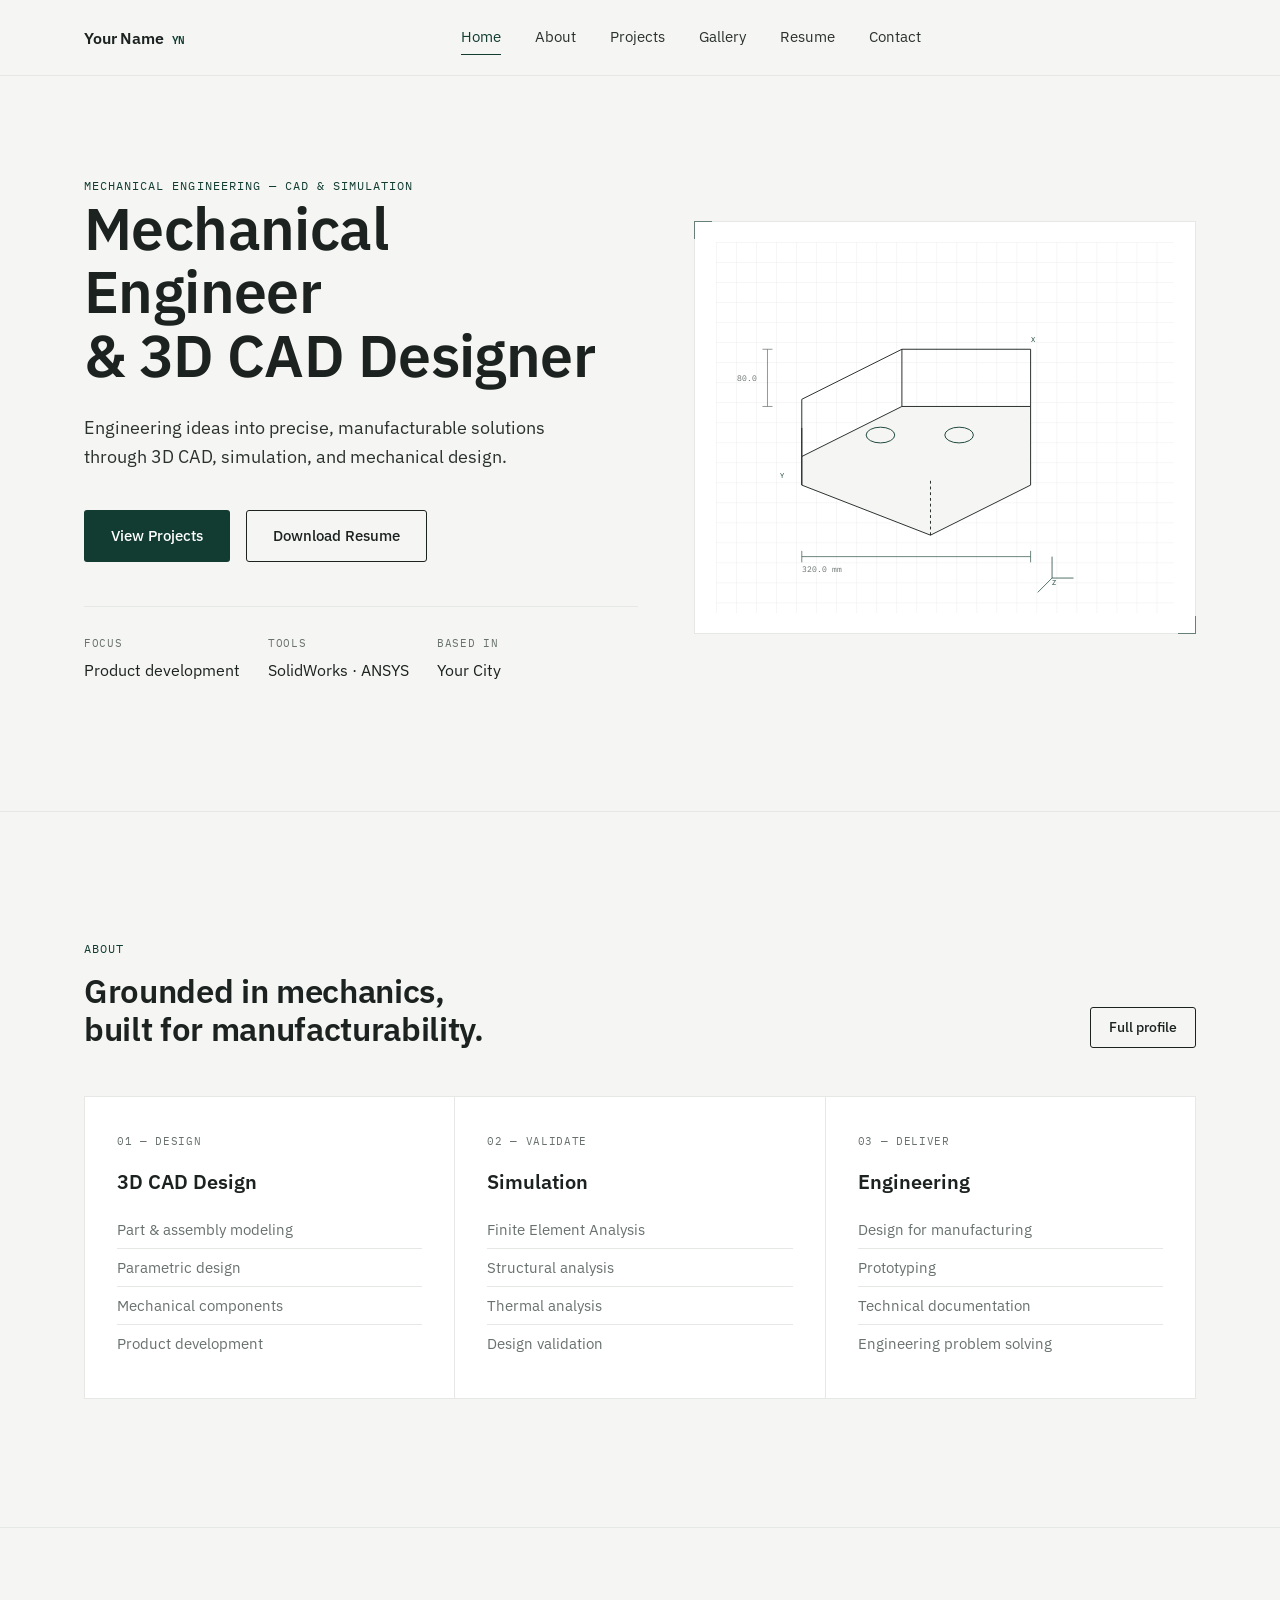
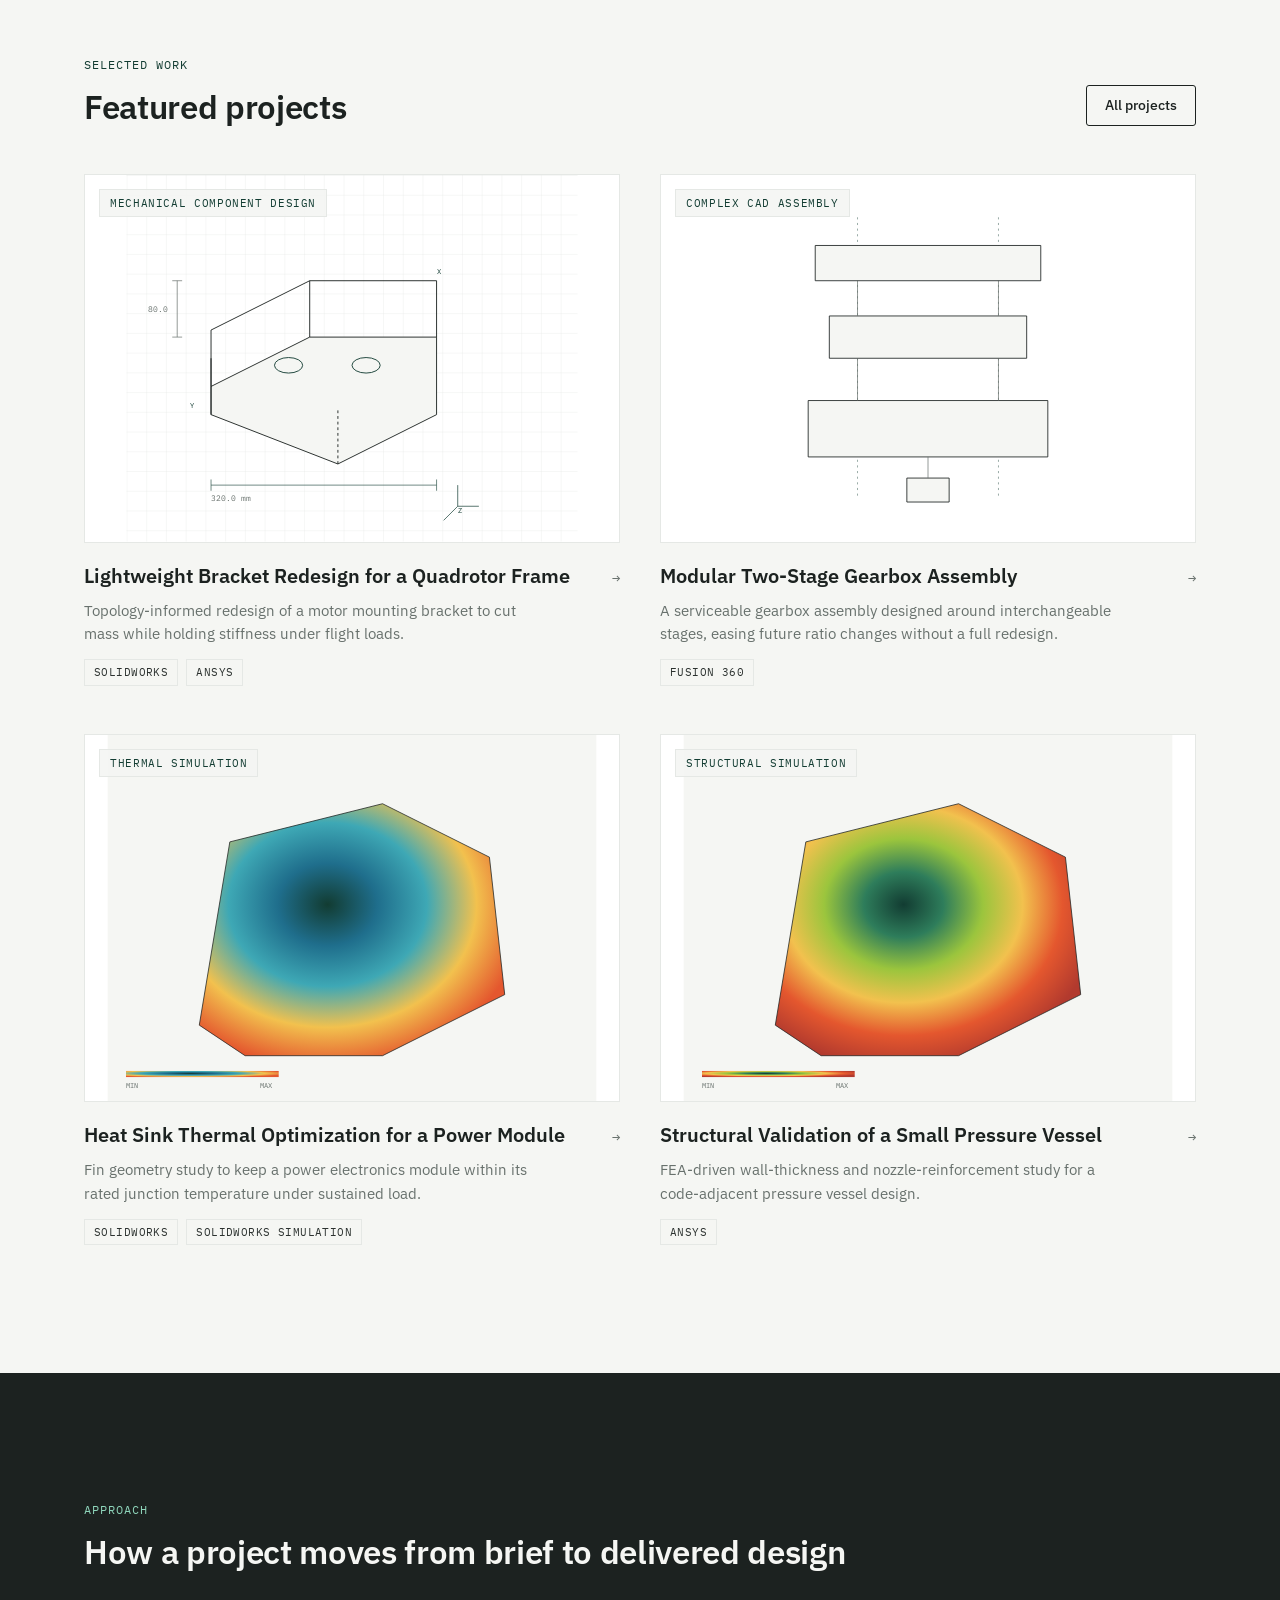
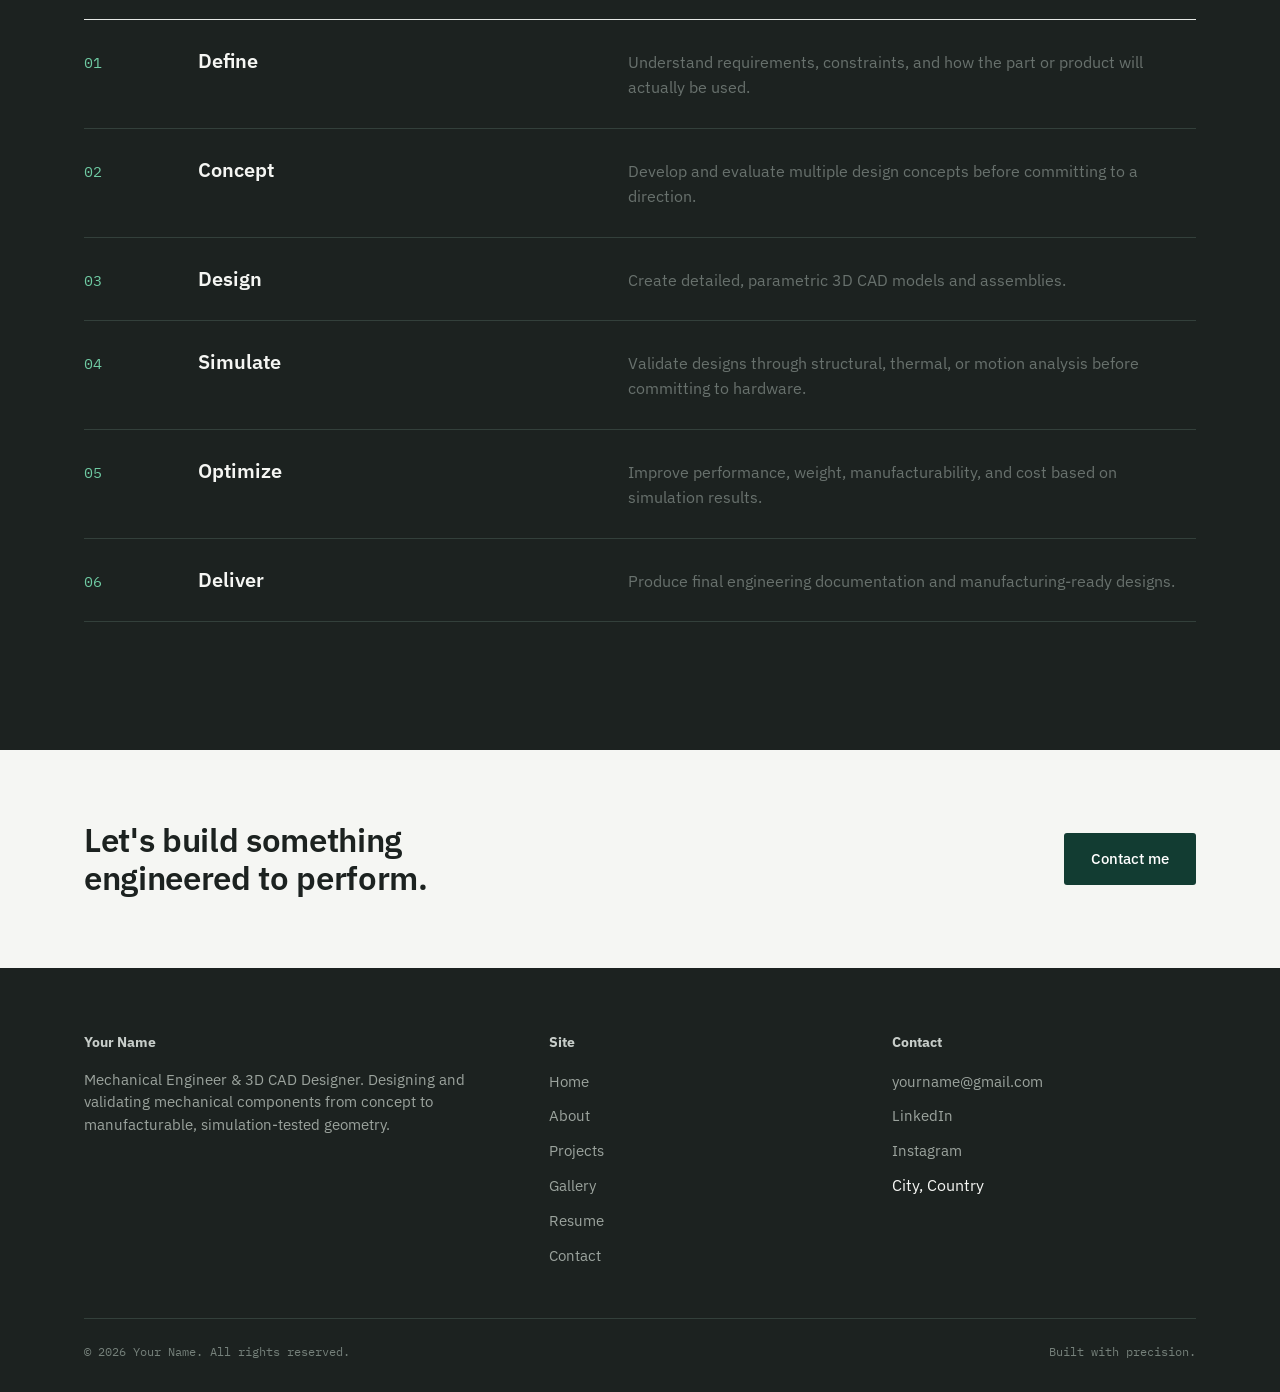
==== public/index.html @ a7a51b35 "Imported from php2lh9rr" ====
<!DOCTYPE html>
<html lang="en">
<head>
<meta charset="UTF-8">
<meta name="viewport" content="width=device-width, initial-scale=1.0">
<title>Your Name — Mechanical Engineer & 3D CAD Designer</title>
<meta name="description" content="Portfolio of a mechanical engineer specializing in 3D CAD design, product development, and engineering simulation.">
<link rel="stylesheet" href="css/styles.css">
</head>
<body>

<div id="site-header"></div>

<main>

  <!-- ============ HERO ============ -->
  <section class="hero">
    <div class="wrap hero__grid">
      <div>
        <span class="eyebrow hero__eyebrow">Mechanical Engineering — CAD &amp; Simulation</span>
        <h1 class="hero__title">Mechanical Engineer<br>&amp; 3D&nbsp;CAD Designer</h1>
        <p class="lede">Engineering ideas into precise, manufacturable solutions through 3D CAD, simulation, and mechanical design.</p>
        <div class="hero__actions">
          <a href="projects.html" class="btn btn--primary">View Projects</a>
          <a href="assets/resume-placeholder.pdf" class="btn btn--ghost" download>Download Resume</a>
        </div>
        <div class="hero__meta">
          <div>
            <span class="mono-tag">Focus</span>
            Product development
          </div>
          <div>
            <span class="mono-tag">Tools</span>
            SolidWorks · ANSYS
          </div>
          <div>
            <span class="mono-tag">Based in</span>
            Your City
          </div>
        </div>
      </div>
      <div class="hero__visual tick-frame" aria-hidden="true"></div>
    </div>
  </section>

  <hr class="rule">

  <!-- ============ ABOUT PREVIEW ============ -->
  <section class="section">
    <div class="wrap">
      <div class="section-head">
        <div>
          <span class="eyebrow">About</span>
          <h2>Grounded in mechanics,<br>built for manufacturability.</h2>
        </div>
        <a href="about.html" class="btn btn--ghost btn--sm">Full profile</a>
      </div>
      <div class="card-grid reveal">
        <div class="expertise-card">
          <span class="mono-tag">01 — Design</span>
          <h3>3D CAD Design</h3>
          <ul>
            <li>Part &amp; assembly modeling</li>
            <li>Parametric design</li>
            <li>Mechanical components</li>
            <li>Product development</li>
          </ul>
        </div>
        <div class="expertise-card">
          <span class="mono-tag">02 — Validate</span>
          <h3>Simulation</h3>
          <ul>
            <li>Finite Element Analysis</li>
            <li>Structural analysis</li>
            <li>Thermal analysis</li>
            <li>Design validation</li>
          </ul>
        </div>
        <div class="expertise-card">
          <span class="mono-tag">03 — Deliver</span>
          <h3>Engineering</h3>
          <ul>
            <li>Design for manufacturing</li>
            <li>Prototyping</li>
            <li>Technical documentation</li>
            <li>Engineering problem solving</li>
          </ul>
        </div>
      </div>
    </div>
  </section>

  <hr class="rule">

  <!-- ============ FEATURED PROJECTS ============ -->
  <section class="section">
    <div class="wrap">
      <div class="section-head">
        <div>
          <span class="eyebrow">Selected Work</span>
          <h2>Featured projects</h2>
        </div>
        <a href="projects.html" class="btn btn--ghost btn--sm">All projects</a>
      </div>
      <div class="project-grid" id="featuredProjects"></div>
    </div>
  </section>

  <!-- ============ PROCESS ============ -->
  <section class="section section--dark">
    <div class="wrap">
      <div class="section-head">
        <div>
          <span class="eyebrow" style="color:#8FD6BB">Approach</span>
          <h2>How a project moves from brief to delivered design</h2>
        </div>
      </div>
      <div class="process-list">
        <div class="process-item reveal">
          <span class="process-item__num">01</span>
          <h3>Define</h3>
          <p class="process-item__desc">Understand requirements, constraints, and how the part or product will actually be used.</p>
        </div>
        <div class="process-item reveal">
          <span class="process-item__num">02</span>
          <h3>Concept</h3>
          <p class="process-item__desc">Develop and evaluate multiple design concepts before committing to a direction.</p>
        </div>
        <div class="process-item reveal">
          <span class="process-item__num">03</span>
          <h3>Design</h3>
          <p class="process-item__desc">Create detailed, parametric 3D CAD models and assemblies.</p>
        </div>
        <div class="process-item reveal">
          <span class="process-item__num">04</span>
          <h3>Simulate</h3>
          <p class="process-item__desc">Validate designs through structural, thermal, or motion analysis before committing to hardware.</p>
        </div>
        <div class="process-item reveal">
          <span class="process-item__num">05</span>
          <h3>Optimize</h3>
          <p class="process-item__desc">Improve performance, weight, manufacturability, and cost based on simulation results.</p>
        </div>
        <div class="process-item reveal">
          <span class="process-item__num">06</span>
          <h3>Deliver</h3>
          <p class="process-item__desc">Produce final engineering documentation and manufacturing-ready designs.</p>
        </div>
      </div>
    </div>
  </section>

  <!-- ============ CTA ============ -->
  <section class="section section--tight">
    <div class="wrap" style="display:flex; justify-content:space-between; align-items:center; flex-wrap:wrap; gap:24px;">
      <h2 style="max-width:20ch;">Let's build something engineered to perform.</h2>
      <a href="contact.html" class="btn btn--primary">Contact me</a>
    </div>
  </section>

</main>

<div id="site-footer"></div>

<script src="js/technical-art.js"></script>
<script src="js/projects-data.js"></script>
<script src="js/main.js"></script>
<script>
  document.querySelector(".hero__visual").innerHTML = ART.isoAssembly();

  const featured = PROJECTS.slice(0, 4);
  document.getElementById("featuredProjects").innerHTML = featured.map(p => `
    <a class="project-card reveal" href="project.html?id=${p.id}">
      <div class="project-card__frame">
        <span class="project-card__discipline">${p.discipline}</span>
        ${ART.thumb(p.thumb)}
      </div>
      <div class="project-card__body">
        <div class="project-card__row">
          <h3>${p.title}</h3>
          <span class="project-card__arrow">&#8594;</span>
        </div>
        <p class="project-card__desc">${p.summary}</p>
        <div class="project-card__software">
          ${p.software.map(s => `<span class="chip">${s}</span>`).join("")}
        </div>
      </div>
    </a>
  `).join("");
  initReveal();
</script>
</body>
</html>
---- public/css/styles.css ----
/* ==========================================================================
   ENGINEERING PORTFOLIO — SHARED STYLESHEET
   Edit the tokens in :root to retheme the entire site.
   ========================================================================== */

@import url('https://fonts.googleapis.com/css2?family=IBM+Plex+Sans:wght@400;500;600;700&family=IBM+Plex+Mono:wght@400;500&display=swap');

:root{
  /* --- Color tokens --- */
  --green-deep:   #123C32;
  --green-dark:   #0B2A23;
  --graphite:     #1C2220;
  --charcoal:     #2B312F;
  --off-white:    #F5F6F3;
  --white:        #FFFFFF;
  --gray-light:   #E5E8E5;
  --gray-text:    #68716D;

  /* --- Type --- */
  --font-sans: 'IBM Plex Sans', -apple-system, 'Segoe UI', sans-serif;
  --font-mono: 'IBM Plex Mono', 'SFMono-Regular', Consolas, monospace;

  /* --- Layout --- */
  --max-width: 1240px;
  --gutter: clamp(24px, 5vw, 64px);
  --section-space: clamp(72px, 10vw, 140px);

  /* --- Motion --- */
  --ease: cubic-bezier(0.2, 0.7, 0.2, 1);
}

/* ---------- Reset ---------- */
*, *::before, *::after{ box-sizing: border-box; }
html{ scroll-behavior: smooth; }
@media (prefers-reduced-motion: reduce){
  html{ scroll-behavior: auto; }
  *, *::before, *::after{ animation-duration: 0.001ms !important; animation-iteration-count: 1 !important; transition-duration: 0.001ms !important; }
}
body{
  margin: 0;
  background: var(--off-white);
  color: var(--graphite);
  font-family: var(--font-sans);
  font-size: 16px;
  line-height: 1.55;
  -webkit-font-smoothing: antialiased;
}
img{ max-width: 100%; display: block; }
a{ color: inherit; text-decoration: none; }
ul{ margin: 0; padding: 0; list-style: none; }
button{ font-family: inherit; cursor: pointer; }
h1,h2,h3,h4,p{ margin: 0; }

::selection{ background: var(--green-deep); color: var(--white); }

:focus-visible{
  outline: 2px solid var(--green-deep);
  outline-offset: 3px;
}

/* ---------- Type scale ---------- */
h1{ font-size: clamp(2.4rem, 4.6vw, 4.1rem); font-weight: 600; line-height: 1.08; letter-spacing: -0.01em; }
h2{ font-size: clamp(1.7rem, 2.6vw, 2.5rem); font-weight: 600; line-height: 1.15; letter-spacing: -0.01em; }
h3{ font-size: 1.25rem; font-weight: 600; line-height: 1.3; }
.eyebrow{
  font-family: var(--font-mono);
  font-size: 0.72rem;
  letter-spacing: 0.09em;
  text-transform: uppercase;
  color: var(--green-deep);
}
.lede{ font-size: 1.15rem; color: var(--charcoal); max-width: 46ch; }
.muted{ color: var(--gray-text); }
.mono-tag{
  font-family: var(--font-mono);
  font-size: 0.7rem;
  letter-spacing: 0.06em;
  text-transform: uppercase;
  color: var(--gray-text);
}

/* ---------- Layout helpers ---------- */
.wrap{
  max-width: var(--max-width);
  margin: 0 auto;
  padding-left: var(--gutter);
  padding-right: var(--gutter);
}
.section{ padding-top: var(--section-space); padding-bottom: var(--section-space); }
.section--tight{ padding-top: calc(var(--section-space) * 0.55); padding-bottom: calc(var(--section-space) * 0.55); }
.section--dark{ background: var(--graphite); color: var(--off-white); }
.section--dark .muted{ color: #9BA39D; }
.rule{ border: none; border-top: 1px solid var(--gray-light); margin: 0; }
.section--dark .rule{ border-top-color: #33403B; }

.section-head{
  display: flex;
  justify-content: space-between;
  align-items: flex-end;
  gap: 32px;
  margin-bottom: 48px;
  flex-wrap: wrap;
}
.section-head .eyebrow{ display:block; margin-bottom: 14px; }

/* ---------- Buttons ---------- */
.btn{
  display: inline-flex;
  align-items: center;
  gap: 10px;
  font-family: var(--font-sans);
  font-size: 0.95rem;
  font-weight: 500;
  padding: 13px 26px;
  border-radius: 3px;
  border: 1px solid transparent;
  transition: transform 0.25s var(--ease), background 0.25s var(--ease), border-color 0.25s var(--ease), color 0.25s var(--ease);
  white-space: nowrap;
}
.btn--primary{ background: var(--green-deep); color: var(--white); }
.btn--primary:hover{ background: var(--green-dark); transform: translateY(-1px); }
.btn--ghost{ border-color: var(--graphite); color: var(--graphite); }
.btn--ghost:hover{ border-color: var(--green-deep); color: var(--green-deep); }
.section--dark .btn--ghost{ border-color: #55605A; color: var(--off-white); }
.section--dark .btn--ghost:hover{ border-color: var(--off-white); }
.btn--sm{ padding: 9px 18px; font-size: 0.85rem; }

/* ---------- Nav ---------- */
.site-header{
  position: sticky;
  top: 0;
  z-index: 100;
  background: rgba(245, 246, 243, 0.88);
  backdrop-filter: blur(10px);
  border-bottom: 1px solid var(--gray-light);
  transition: padding 0.3s var(--ease);
}
.nav{
  max-width: var(--max-width);
  margin: 0 auto;
  padding: 22px var(--gutter);
  display: flex;
  align-items: center;
  justify-content: space-between;
  transition: padding 0.3s var(--ease);
}
.site-header.is-compact .nav{ padding-top: 13px; padding-bottom: 13px; }
.nav__mark{
  font-weight: 600;
  font-size: 1.02rem;
  letter-spacing: -0.01em;
  display: flex;
  align-items: baseline;
  gap: 8px;
}
.nav__mark span{
  font-family: var(--font-mono);
  font-size: 0.68rem;
  color: var(--green-deep);
}
.nav__links{ display: flex; align-items: center; gap: 34px; }
.nav__links a{
  font-size: 0.92rem;
  color: var(--charcoal);
  position: relative;
  padding: 4px 0;
}
.nav__links a::after{
  content: '';
  position: absolute;
  left: 0; right: 0; bottom: -2px;
  height: 1px;
  background: var(--green-deep);
  transform: scaleX(0);
  transform-origin: left;
  transition: transform 0.25s var(--ease);
}
.nav__links a:hover::after,
.nav__links a[aria-current="page"]::after{ transform: scaleX(1); }
.nav__links a[aria-current="page"]{ color: var(--green-deep); }
.nav__cta{ display: flex; align-items: center; gap: 22px; }
.nav__toggle{
  display: none;
  background: none;
  border: none;
  width: 28px; height: 20px;
  position: relative;
}
.nav__toggle span, .nav__toggle::before, .nav__toggle::after{
  content: '';
  position: absolute;
  left: 0; right: 0;
  height: 1.5px;
  background: var(--graphite);
  transition: transform 0.25s var(--ease), opacity 0.25s var(--ease);
}
.nav__toggle::before{ top: 2px; }
.nav__toggle span{ top: 9px; }
.nav__toggle::after{ top: 16px; }
.nav__toggle.is-open::before{ transform: translateY(7px) rotate(45deg); }
.nav__toggle.is-open::after{ transform: translateY(-7px) rotate(-45deg); }
.nav__toggle.is-open span{ opacity: 0; }

@media (max-width: 780px){
  .site-header{
    backdrop-filter: none;
    -webkit-backdrop-filter: none;
    background: var(--off-white);
  }
  .nav__links{
    position: fixed;
    top: 65px; left: 0; right: 0; bottom: 0;
    z-index: 99;
    background: var(--off-white);
    flex-direction: column;
    align-items: flex-start;
    padding: 32px var(--gutter);
    gap: 26px;
    overflow-y: auto;
    transform: translateX(100%);
    transition: transform 0.35s var(--ease);
  }
  .nav__links.is-open{ transform: translateX(0); }
  .nav__links a{ font-size: 1.2rem; }
  .nav__cta .btn--sm{ display: none; }
  .nav__toggle{ display: block; }
}

/* ---------- Footer ---------- */
.site-footer{
  background: var(--graphite);
  color: var(--off-white);
  padding: 64px 0 32px;
}
.footer-grid{
  display: grid;
  grid-template-columns: 1.4fr 1fr 1fr;
  gap: 40px;
  padding-bottom: 40px;
}
.footer-grid h4{ font-size: 0.85rem; margin-bottom: 16px; color: #C7CDC9; }
.footer-grid a, .footer-grid p{ color: #9BA39D; font-size: 0.92rem; }
.footer-grid li{ margin-bottom: 10px; }
.footer-grid a:hover{ color: var(--off-white); }
.footer-bottom{
  display: flex;
  justify-content: space-between;
  align-items: center;
  padding-top: 24px;
  border-top: 1px solid #33403B;
  font-family: var(--font-mono);
  font-size: 0.72rem;
  color: #75807A;
  flex-wrap: wrap;
  gap: 12px;
}
@media (max-width: 720px){
  .footer-grid{ grid-template-columns: 1fr; }
}

/* ---------- Technical corner ticks (CAD viewport motif) ---------- */
.tick-frame{ position: relative; }
.tick-frame::before, .tick-frame::after,
.tick-frame > .tick-tl, .tick-frame > .tick-br{
  content: '';
  position: absolute;
  width: 18px; height: 18px;
  border: 1px solid var(--green-deep);
  opacity: 0.6;
}
.tick-frame::before{ top: -1px; left: -1px; border-right: none; border-bottom: none; }
.tick-frame::after{ bottom: -1px; right: -1px; border-left: none; border-top: none; }

/* ---------- Hero ---------- */
.hero{ padding-top: clamp(48px, 8vw, 96px); padding-bottom: var(--section-space); }
.hero__grid{
  display: grid;
  grid-template-columns: 1.05fr 0.95fr;
  gap: 56px;
  align-items: center;
}
.hero__eyebrow{ margin-bottom: 22px; }
.hero__title{ margin-bottom: 26px; }
.hero__actions{ display: flex; gap: 16px; margin-top: 40px; flex-wrap: wrap; }
.hero__visual{
  background: var(--white);
  border: 1px solid var(--gray-light);
  aspect-ratio: 4/3.3;
  display: flex;
  align-items: center;
  justify-content: center;
  padding: 20px;
}
.hero__visual svg{ width: 100%; height: 100%; }
.hero__meta{
  display: flex;
  gap: 28px;
  margin-top: 44px;
  padding-top: 28px;
  border-top: 1px solid var(--gray-light);
  flex-wrap: wrap;
}
.hero__meta div{ min-width: 120px; }
.hero__meta .mono-tag{ display: block; margin-bottom: 6px; }
@media (max-width: 900px){
  .hero__grid{ grid-template-columns: 1fr; }
  .hero__visual{ order: -1; }
}

/* ---------- Expertise cards ---------- */
.card-grid{
  display: grid;
  grid-template-columns: repeat(3, 1fr);
  gap: 1px;
  background: var(--gray-light);
  border: 1px solid var(--gray-light);
}
.expertise-card{
  background: var(--white);
  padding: 36px 32px;
}
.expertise-card .mono-tag{ margin-bottom: 18px; display: block; }
.expertise-card h3{ margin-bottom: 16px; }
.expertise-card ul li{
  font-size: 0.93rem;
  color: var(--gray-text);
  padding: 7px 0;
  border-top: 1px solid var(--gray-light);
}
.expertise-card ul li:first-child{ border-top: none; }
@media (max-width: 860px){ .card-grid{ grid-template-columns: 1fr; } }

/* ---------- Project cards ---------- */
.project-grid{
  display: grid;
  grid-template-columns: repeat(2, 1fr);
  gap: 48px 40px;
}
.project-card{ display: block; }
.project-card__frame{
  position: relative;
  aspect-ratio: 16/11;
  overflow: hidden;
  background: var(--white);
  border: 1px solid var(--gray-light);
}
.project-card__frame svg, .project-card__frame img{
  width: 100%; height: 100%;
  object-fit: cover;
  transition: transform 0.6s var(--ease);
}
.project-card:hover .project-card__frame svg,
.project-card:hover .project-card__frame img{ transform: scale(1.045); }
.project-card__discipline{
  position: absolute;
  top: 14px; left: 14px;
  background: rgba(245,246,243,0.92);
  padding: 5px 10px;
  font-family: var(--font-mono);
  font-size: 0.66rem;
  text-transform: uppercase;
  letter-spacing: 0.06em;
  color: var(--green-deep);
  border: 1px solid var(--gray-light);
}
.project-card__body{ padding-top: 20px; }
.project-card__row{
  display: flex;
  justify-content: space-between;
  align-items: baseline;
  gap: 16px;
  margin-bottom: 10px;
}
.project-card__row h3{ transition: color 0.2s var(--ease); }
.project-card:hover h3{ color: var(--green-deep); }
.project-card__arrow{ font-family: var(--font-mono); color: var(--gray-text); font-size: 0.85rem; }
.project-card__desc{ color: var(--gray-text); font-size: 0.94rem; max-width: 52ch; }
.project-card__software{ margin-top: 14px; display: flex; gap: 8px; flex-wrap: wrap; }
.chip{
  font-family: var(--font-mono);
  font-size: 0.66rem;
  letter-spacing: 0.04em;
  text-transform: uppercase;
  padding: 4px 9px;
  border: 1px solid var(--gray-light);
  color: var(--charcoal);
}
@media (max-width: 760px){ .project-grid{ grid-template-columns: 1fr; } }

/* ---------- Process ---------- */
.process-list{ border-top: 1px solid var(--gray-light); }
.process-item{
  display: grid;
  grid-template-columns: 90px 1fr 1.4fr;
  gap: 24px;
  padding: 28px 0;
  border-bottom: 1px solid var(--gray-light);
  align-items: baseline;
}
.process-item__num{ font-family: var(--font-mono); color: var(--green-deep); font-size: 0.95rem; }
.process-item__desc{ color: var(--gray-text); }
.section--dark .process-item{ border-bottom-color: #33403B; }
.section--dark .process-item__num{ color: #6FCBA3; }
@media (max-width: 720px){
  .process-item{ grid-template-columns: 1fr; gap: 8px; }
}

/* ---------- Skills ---------- */
.skills-groups{ display: grid; grid-template-columns: repeat(3, 1fr); gap: 40px; }
.skills-group h3{ margin-bottom: 22px; padding-bottom: 18px; border-bottom: 1px solid var(--gray-light); }
.skill-row{
  display: flex;
  align-items: center;
  justify-content: space-between;
  padding: 12px 0;
  border-bottom: 1px solid var(--gray-light);
}
.skill-row:last-child{ border-bottom: none; }
.skill-row__name{ font-size: 0.94rem; }
.skill-dots{ display: flex; gap: 5px; }
.skill-dots span{
  width: 6px; height: 6px;
  border-radius: 50%;
  background: var(--gray-light);
}
.skill-dots span.is-filled{ background: var(--green-deep); }
@media (max-width: 860px){ .skills-groups{ grid-template-columns: 1fr; } }

/* ---------- Gallery / masonry ---------- */
.masonry{
  columns: 3 260px;
  column-gap: 24px;
}
.masonry-item{
  break-inside: avoid;
  margin-bottom: 24px;
  border: 1px solid var(--gray-light);
  background: var(--white);
  cursor: zoom-in;
  overflow: hidden;
}
.masonry-item img, .masonry-item svg{ width: 100%; display: block; transition: transform 0.5s var(--ease); }
.masonry-item:hover img, .masonry-item:hover svg{ transform: scale(1.03); }
.masonry-item__cap{ padding: 12px 14px; }
.masonry-item__cap .mono-tag{ display: block; margin-bottom: 4px; }

/* ---------- Lightbox ---------- */
.lightbox{
  position: fixed; inset: 0; z-index: 200;
  background: rgba(11, 42, 35, 0.94);
  display: none;
  align-items: center;
  justify-content: center;
  padding: 40px;
}
.lightbox.is-open{ display: flex; }
.lightbox__inner{ max-width: 1000px; width: 100%; color: var(--off-white); }
.lightbox__frame{ background: var(--white); border: 1px solid var(--gray-light); margin-bottom: 20px; }
.lightbox__frame img, .lightbox__frame svg{ width: 100%; display: block; }
.lightbox__close{
  position: absolute; top: 28px; right: 34px;
  background: none; border: none; color: var(--off-white);
  font-family: var(--font-mono); font-size: 0.85rem;
}
.lightbox__meta h3{ color: var(--off-white); margin-bottom: 6px; }
.lightbox__meta p{ color: #B9C0BB; max-width: 60ch; }

/* ---------- Case study ---------- */
.case-hero{ padding-top: 48px; }
.case-hero__grid{ display: grid; grid-template-columns: 1fr auto; gap: 30px; align-items: flex-end; margin-bottom: 40px; }
.case-meta-strip{
  display: grid;
  grid-template-columns: repeat(4, 1fr);
  border-top: 1px solid var(--gray-light);
  border-bottom: 1px solid var(--gray-light);
  margin: 40px 0 0;
}
.case-meta-strip div{ padding: 20px 0; border-left: 1px solid var(--gray-light); padding-left: 20px; }
.case-meta-strip div:first-child{ border-left: none; padding-left: 0; }
.case-meta-strip .mono-tag{ display: block; margin-bottom: 8px; }
@media (max-width: 760px){
  .case-meta-strip{ grid-template-columns: repeat(2, 1fr); }
  .case-meta-strip div:nth-child(3){ border-left: none; padding-left: 0; }
}
.case-figure{ border: 1px solid var(--gray-light); background: var(--white); margin-bottom: 16px; }
.case-figure img, .case-figure svg{ width: 100%; display: block; }
.case-figure-cap{ font-size: 0.85rem; color: var(--gray-text); margin-bottom: 48px; }
.case-two-col{ display: grid; grid-template-columns: 1fr 1fr; gap: 24px; margin-bottom: 16px; }
@media (max-width: 760px){ .case-two-col{ grid-template-columns: 1fr; } }
.case-body{ display: grid; grid-template-columns: 200px 1fr; gap: 40px; margin-bottom: 56px; }
.case-body p + p{ margin-top: 16px; }
@media (max-width: 760px){ .case-body{ grid-template-columns: 1fr; gap: 12px; } }
.results-strip{
  display: grid;
  grid-template-columns: repeat(3, 1fr);
  gap: 1px;
  background: var(--gray-light);
  border: 1px solid var(--gray-light);
  margin-top: 12px;
}
.result-cell{ background: var(--green-deep); color: var(--white); padding: 32px 28px; }
.result-cell strong{ display: block; font-size: 2rem; font-weight: 600; margin-bottom: 8px; }
.result-cell span{ font-size: 0.88rem; color: #CFE0D9; }
@media (max-width: 760px){ .results-strip{ grid-template-columns: 1fr; } }

/* ---------- Resume / CV ---------- */
.cv-layout{ display: grid; grid-template-columns: 280px 1fr; gap: 64px; }
.cv-side{ position: sticky; top: 110px; align-self: start; }
.cv-side .btn{ width: 100%; justify-content: center; margin-bottom: 28px; }
.cv-contact li{ font-size: 0.9rem; margin-bottom: 10px; color: var(--gray-text); }
.cv-contact li strong{ color: var(--graphite); display: block; font-family: var(--font-mono); font-size: 0.66rem; text-transform: uppercase; letter-spacing: 0.06em; margin-bottom: 3px; }
.cv-block{ margin-bottom: 52px; }
.cv-block h2{ margin-bottom: 24px; }
.cv-entry{ display: grid; grid-template-columns: 150px 1fr; gap: 24px; padding: 22px 0; border-top: 1px solid var(--gray-light); }
.cv-entry:first-of-type{ border-top: none; }
.cv-entry__period{ font-family: var(--font-mono); font-size: 0.78rem; color: var(--gray-text); }
.cv-entry h3{ margin-bottom: 6px; }
.cv-entry__org{ color: var(--green-deep); font-size: 0.92rem; margin-bottom: 10px; display:block; }
.cv-entry ul{ margin-top: 10px; }
.cv-entry ul li{ font-size: 0.92rem; color: var(--charcoal); padding-left: 16px; position: relative; margin-bottom: 6px; }
.cv-entry ul li::before{ content: '—'; position: absolute; left: 0; color: var(--gray-text); }
@media (max-width: 860px){
  .cv-layout{ grid-template-columns: 1fr; }
  .cv-side{ position: static; }
  .cv-entry{ grid-template-columns: 1fr; gap: 6px; }
}

/* ---------- Contact ---------- */
.contact-layout{ display: grid; grid-template-columns: 1fr 1fr; gap: 64px; }
.contact-list{ margin-top: 32px; }
.contact-list li{
  display: flex; justify-content: space-between; align-items: center;
  padding: 20px 0; border-top: 1px solid var(--gray-light);
}
.contact-list li:last-child{ border-bottom: 1px solid var(--gray-light); }
.contact-list .mono-tag{ min-width: 90px; }
.contact-list a{ font-size: 1rem; }
.contact-list a:hover{ color: var(--green-deep); }
.field{ margin-bottom: 22px; }
.field label{ display: block; font-family: var(--font-mono); font-size: 0.7rem; text-transform: uppercase; letter-spacing: 0.06em; color: var(--gray-text); margin-bottom: 8px; }
.field input, .field textarea{
  width: 100%;
  border: 1px solid var(--gray-light);
  background: var(--white);
  padding: 13px 14px;
  font-family: var(--font-sans);
  font-size: 0.95rem;
  color: var(--graphite);
  border-radius: 2px;
  transition: border-color 0.2s var(--ease);
}
.field input:focus, .field textarea:focus{ border-color: var(--green-deep); }
.field textarea{ min-height: 130px; resize: vertical; }
.form-note{ margin-top: 4px; font-size: 0.8rem; }
@media (max-width: 820px){ .contact-layout{ grid-template-columns: 1fr; } }

/* ---------- About ---------- */
.about-grid{ display: grid; grid-template-columns: 0.9fr 1.1fr; gap: 64px; align-items: start; }
.about-figure{ position: sticky; top: 110px; border: 1px solid var(--gray-light); background: var(--white); }
.about-figure svg{ width: 100%; display: block; }
.philosophy-quote{
  border-left: 2px solid var(--green-deep);
  padding-left: 24px;
  margin: 36px 0;
  font-size: 1.15rem;
  color: var(--charcoal);
}
@media (max-width: 900px){
  .about-grid{ grid-template-columns: 1fr; }
  .about-figure{ position: static; }
}

/* ---------- Small print / helpers ---------- */
.pill-nav{ display: flex; gap: 10px; margin-top: 8px; flex-wrap: wrap; }
.pill-nav button{
  background: none; border: 1px solid var(--gray-light); padding: 8px 16px;
  font-size: 0.82rem; color: var(--charcoal); border-radius: 20px;
  transition: all 0.2s var(--ease);
}
.pill-nav button.is-active, .pill-nav button:hover{ border-color: var(--green-deep); color: var(--green-deep); }

.grain-grid{
  position: absolute; inset: 0;
  background-image:
    linear-gradient(var(--gray-light) 1px, transparent 1px),
    linear-gradient(90deg, var(--gray-light) 1px, transparent 1px);
  background-size: 32px 32px;
  opacity: 0.5;
  pointer-events: none;
}

.reveal{ opacity: 0; transform: translateY(16px); transition: opacity 0.7s var(--ease), transform 0.7s var(--ease); }
.reveal.is-visible{ opacity: 1; transform: translateY(0); }

.page-title-block{ padding-top: 56px; padding-bottom: 40px; }
.page-title-block .eyebrow{ margin-bottom: 18px; }
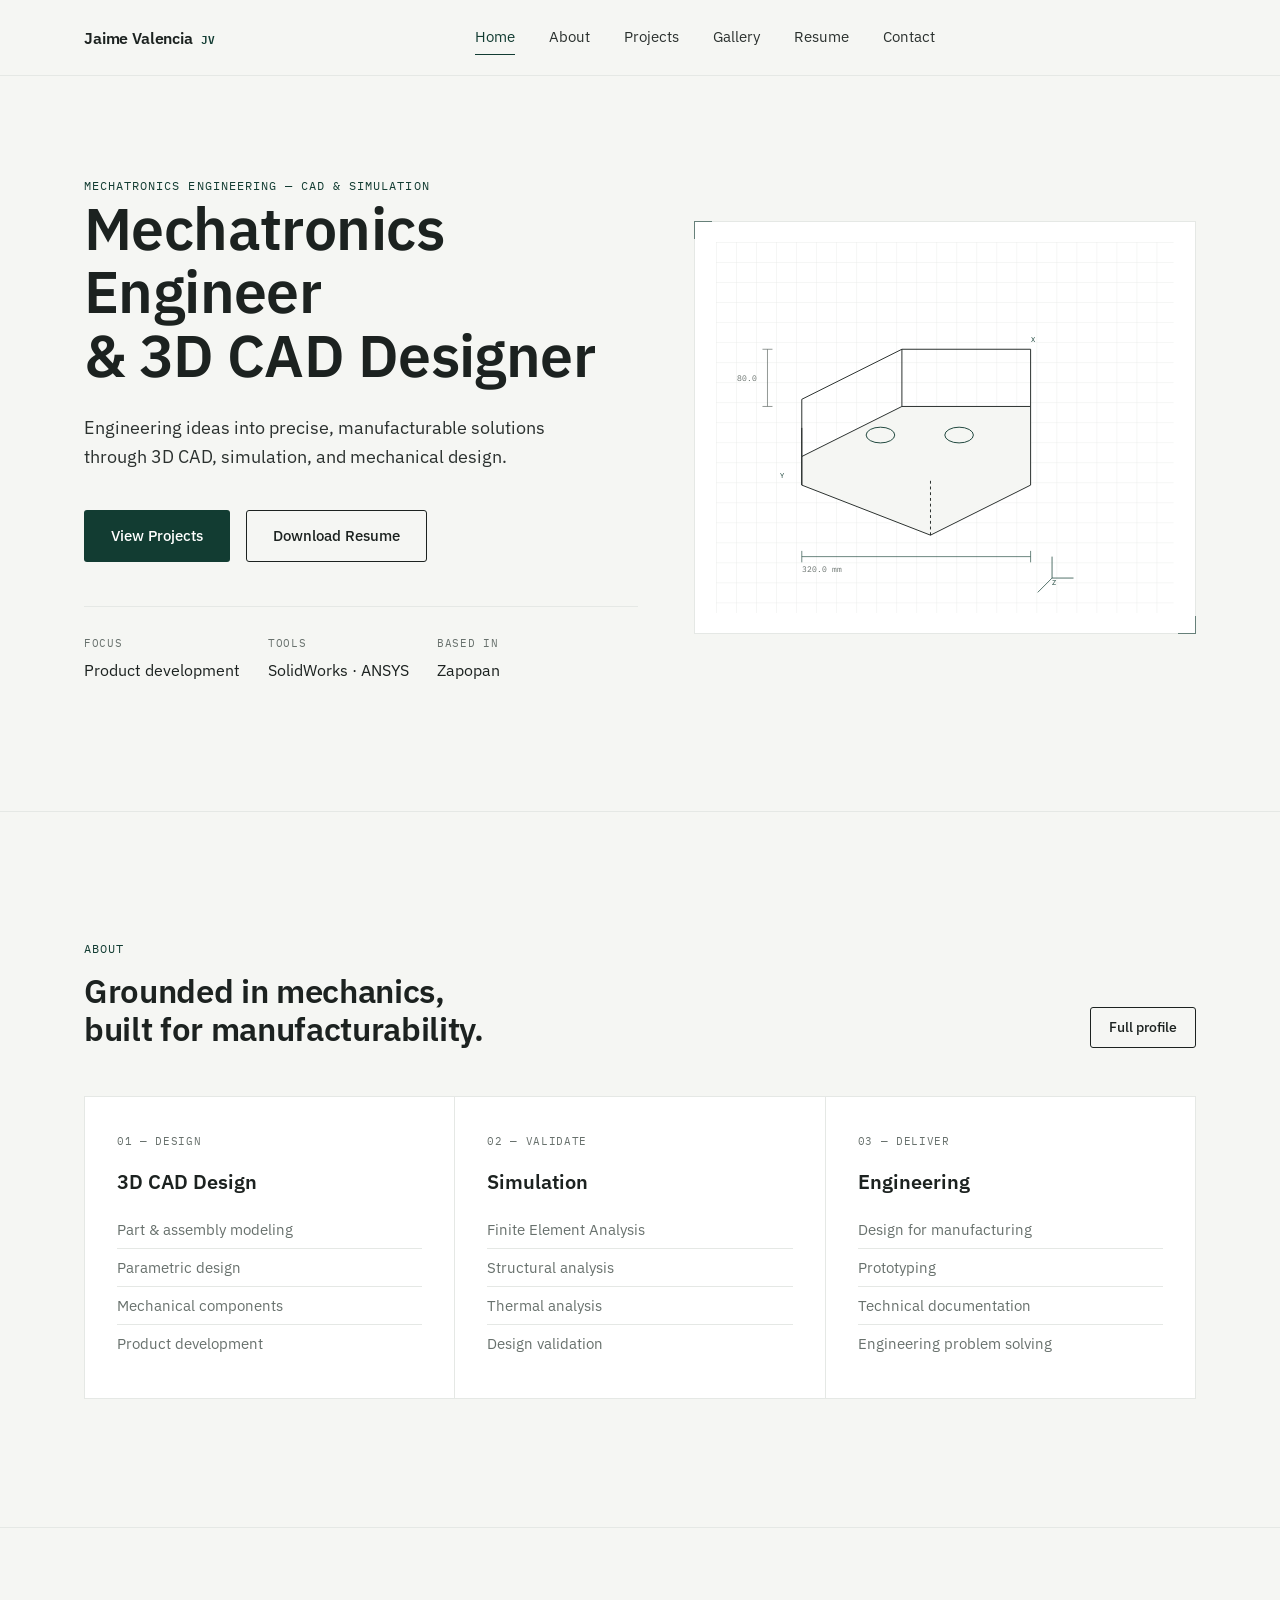
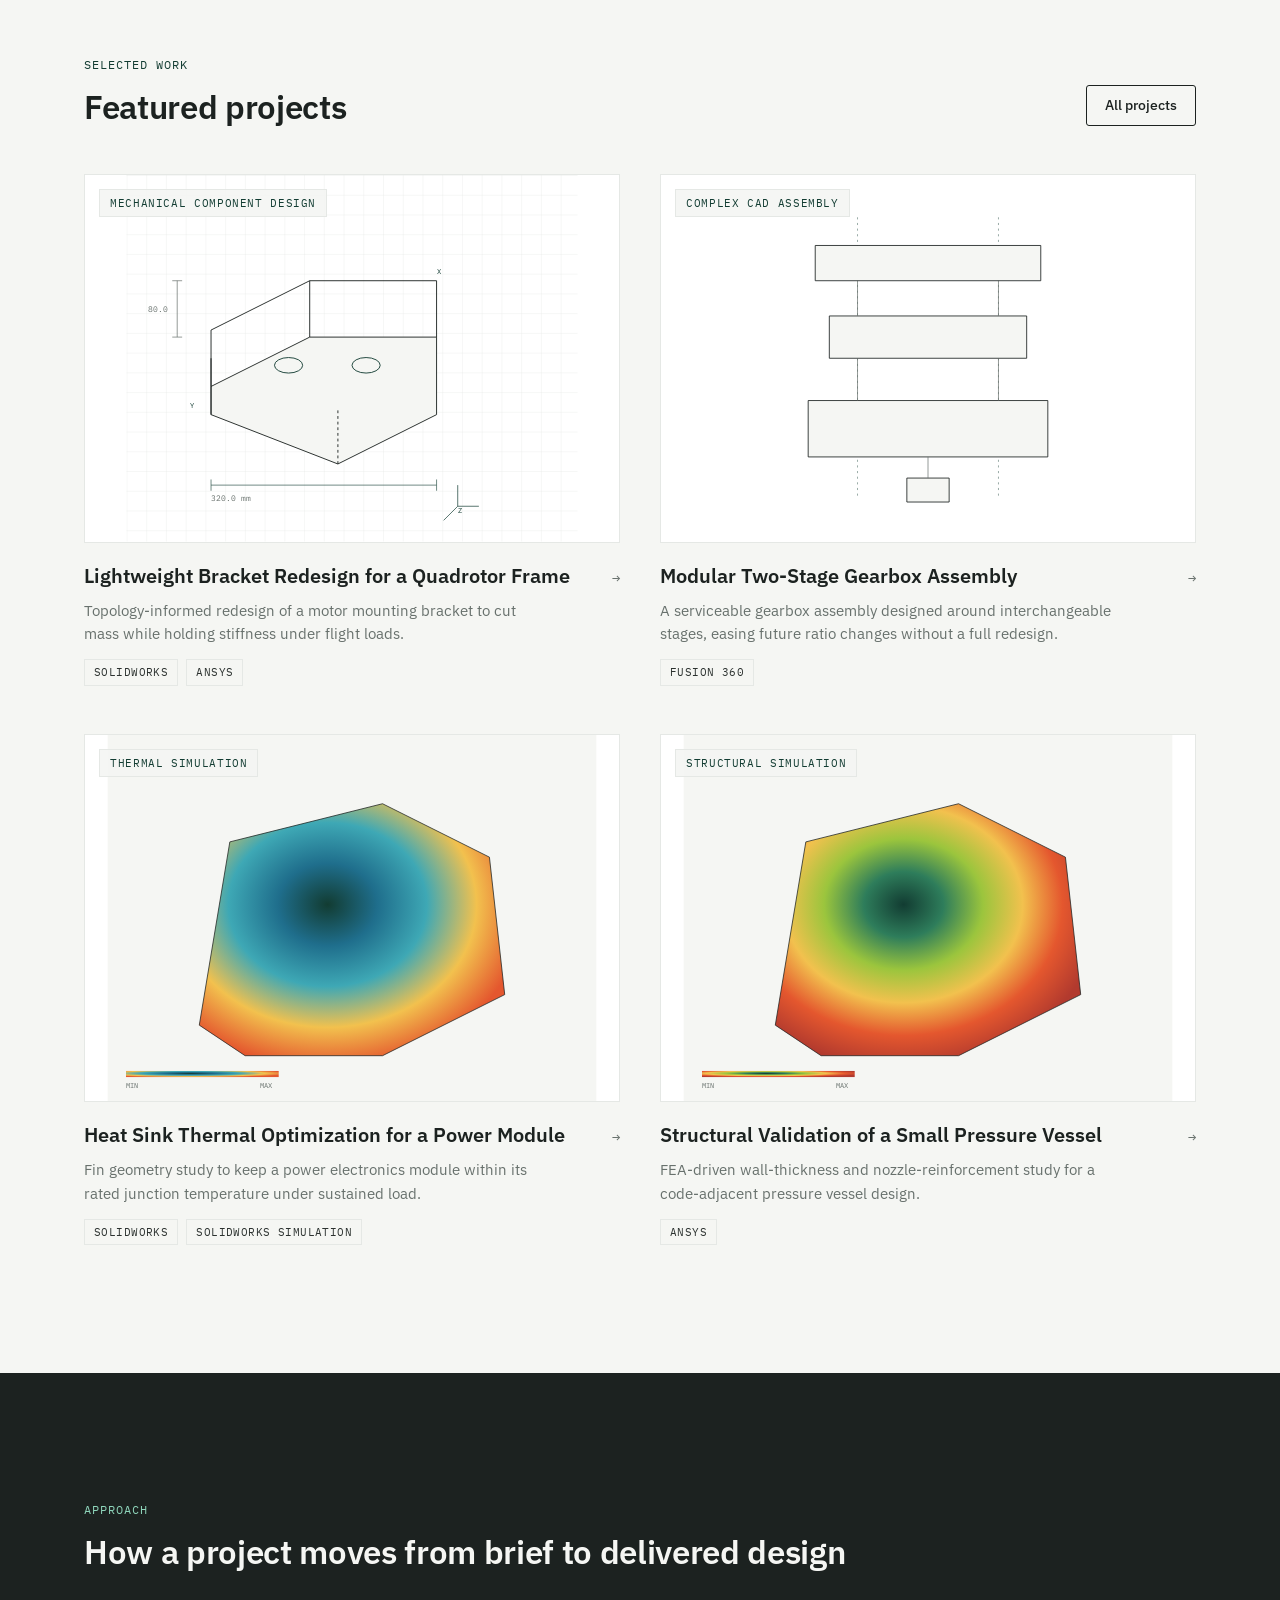
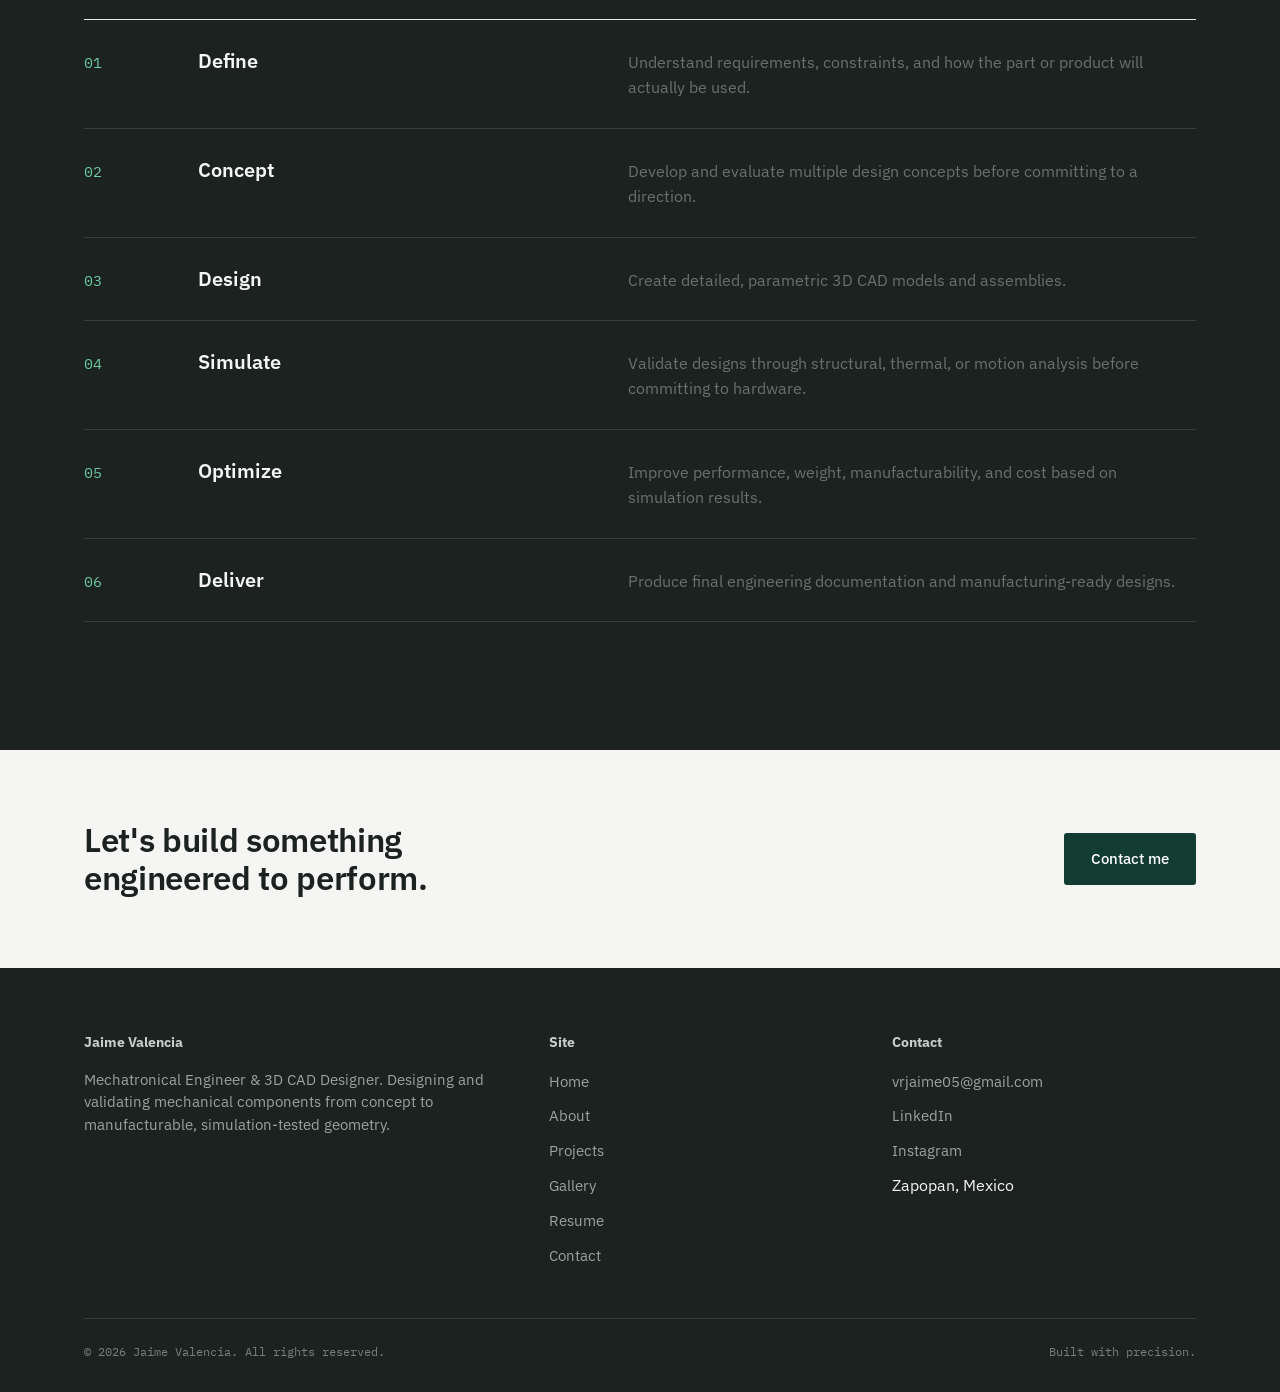
==== commit 02baf4a3: "Update portfolio details for Jaime Valencia Rodriguez" ====
--- a/public/index.html
+++ b/public/index.html
@@ -3,8 +3,8 @@
 <head>
 <meta charset="UTF-8">
 <meta name="viewport" content="width=device-width, initial-scale=1.0">
-<title>Your Name — Mechanical Engineer & 3D CAD Designer</title>
-<meta name="description" content="Portfolio of a mechanical engineer specializing in 3D CAD design, product development, and engineering simulation.">
+<title>Jaime Valencia Rodriguez — Mechatronics Engineer & 3D CAD Designer</title>
+<meta name="description" content="Portfolio of a mechatronics engineer specializing in 3D CAD design, product development, and engineering simulation.">
 <link rel="stylesheet" href="css/styles.css">
 </head>
 <body>
@@ -17,8 +17,8 @@
   <section class="hero">
     <div class="wrap hero__grid">
       <div>
-        <span class="eyebrow hero__eyebrow">Mechanical Engineering — CAD &amp; Simulation</span>
-        <h1 class="hero__title">Mechanical Engineer<br>&amp; 3D&nbsp;CAD Designer</h1>
+        <span class="eyebrow hero__eyebrow">Mechatronics Engineering — CAD &amp; Simulation</span>
+        <h1 class="hero__title">Mechatronics Engineer<br>&amp; 3D&nbsp;CAD Designer</h1>
         <p class="lede">Engineering ideas into precise, manufacturable solutions through 3D CAD, simulation, and mechanical design.</p>
         <div class="hero__actions">
           <a href="projects.html" class="btn btn--primary">View Projects</a>
@@ -35,7 +35,7 @@
           </div>
           <div>
             <span class="mono-tag">Based in</span>
-            Your City
+            Zapopan
           </div>
         </div>
       </div>
